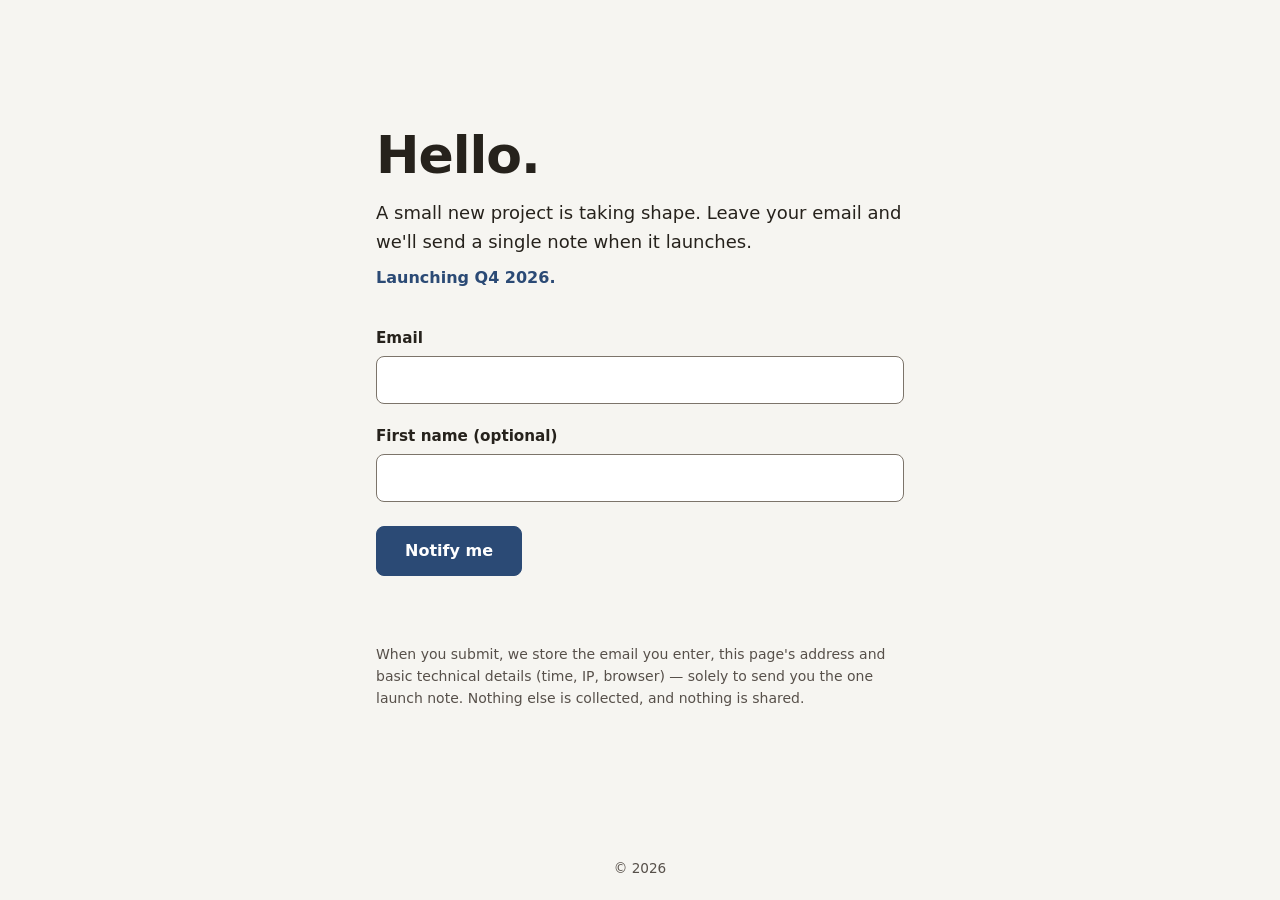
==== index.html @ bb79084f "Deploy t0001 rev r1 (session fe-pipe-test__20260925-020912, 2026-09-25T025553Z)" ====
<!DOCTYPE html>
<html lang="en">
<head>
<meta charset="utf-8">
<meta name="viewport" content="width=device-width, initial-scale=1">
<meta name="color-scheme" content="light">
<title>Hello — get notified at launch</title>
<meta name="description" content="A small new project is taking shape. Leave your email and we'll send a single note when it launches.">
<link rel="stylesheet" href="styles.css">
</head>
<body>
<main id="main">

  <section class="intro" aria-labelledby="intro-title">
    <h1 id="intro-title">Hello.</h1>
    <p class="lead">A small new project is taking shape. Leave your email and we'll send a single note when it launches.</p>
    <p class="launch-line">Launching Q4 2026.</p>

    <!-- Inert locally: no action attribute, button type="button", status stays
         empty. signup.js acts only when a real signup-config.js (deployed
         variant) defines window.__SHADOW_SIGNUP_CONFIG__. -->
    <form class="signup" data-signup>
      <div class="field">
        <label for="signup-email">Email</label>
        <input type="email" id="signup-email" name="email" required autocomplete="email">
      </div>
      <div class="field">
        <label for="signup-first-name">First name (optional)</label>
        <input type="text" id="signup-first-name" name="first_name" autocomplete="given-name">
      </div>
      <button class="signup-button" type="button">Notify me</button>
      <p class="signup-status" role="status" aria-live="polite"></p>
    </form>

    <p class="consent">When you submit, we store the email you enter, this page's address and basic technical details (time, IP, browser) — solely to send you the one launch note. Nothing else is collected, and nothing is shared.</p>
  </section>

</main>

<footer class="site-footer">
  <p>© 2026</p>
</footer>

<script src="signup.js" defer></script>
<script src="signup-config.js" defer></script>
</body>
</html>
---- styles.css ----
/* t0001 — FE/BE signup integration test page (fe-pipe-test__20260925-020912).
   Self-contained: system fonts, no imports, no external assets.
   One accent color; WCAG AA contrast; fluid 320px–1440px+. */

:root {
  --bg: #f6f5f1;
  --ink: #26221c;
  --muted: #57504a;
  --accent: #2b4a75;
  --accent-hover: #223c60;
  --accent-ink: #ffffff;
  --field-bg: #ffffff;
  --field-border: #7c746a;
  --success: #1e5c3d;
  --error: #8c2f21;
}

*,
*::before,
*::after { box-sizing: border-box; }

html { -webkit-text-size-adjust: 100%; }

body {
  margin: 0;
  min-height: 100vh;
  min-height: 100svh;
  display: flex;
  flex-direction: column;
  background: var(--bg);
  color: var(--ink);
  font-family: system-ui, -apple-system, "Segoe UI", Roboto, "Helvetica Neue", Arial, sans-serif;
  line-height: 1.6;
}

main {
  flex: 1 0 auto;
  display: grid;
  place-items: center;
  padding: clamp(2.5rem, 8vh, 5rem) 1.25rem;
}

.intro {
  width: 100%;
  max-width: 33rem;
  margin: 0 auto;
}

h1 {
  margin: 0 0 1rem;
  font-size: clamp(2.25rem, 7vw, 3.25rem);
  line-height: 1.05;
  letter-spacing: -0.02em;
}

.lead {
  margin: 0 0 0.5rem;
  font-size: 1.125rem;
}

.launch-line {
  margin: 0 0 2.25rem;
  font-size: 1rem;
  font-weight: 600;
  color: var(--accent);
}

/* Signup form (inert locally; live only via a real signup-config.js) */

.field { margin: 0 0 1.25rem; }

.field label {
  display: block;
  margin: 0 0 0.35rem;
  font-size: 0.95rem;
  font-weight: 600;
}

.field input {
  width: 100%;
  min-height: 48px;
  padding: 0.6rem 0.85rem;
  font: inherit;
  font-size: 1rem;
  color: var(--ink);
  background: var(--field-bg);
  border: 1px solid var(--field-border);
  border-radius: 8px;
}

.signup-button {
  min-height: 48px;
  margin-top: 0.25rem;
  padding: 0.7rem 1.75rem;
  font: inherit;
  font-size: 1rem;
  font-weight: 600;
  color: var(--accent-ink);
  background: var(--accent);
  border: 1px solid var(--accent);
  border-radius: 8px;
  cursor: pointer;
}

.signup-button:hover { background: var(--accent-hover); border-color: var(--accent-hover); }

.signup-button[disabled] { opacity: 0.65; cursor: default; }

.signup-status {
  min-height: 1.6em;
  margin: 0.9rem 0 0;
  font-size: 0.95rem;
  font-weight: 600;
}

.signup-status--success { color: var(--success); }
.signup-status--error { color: var(--error); }

.consent {
  margin: 1.75rem 0 0;
  font-size: 0.875rem;
  color: var(--muted);
}

/* Visible focus (WCAG 2.2) for links and form controls */

a:focus-visible,
.field input:focus-visible,
.signup-button:focus-visible {
  outline: 3px solid var(--accent);
  outline-offset: 2px;
  border-radius: 8px;
}

.field input:focus-visible { border-color: var(--accent); }

/* Footer */

.site-footer {
  flex-shrink: 0;
  padding: 1.25rem;
  text-align: center;
}

.site-footer p {
  margin: 0;
  font-size: 0.85rem;
  color: var(--muted);
}
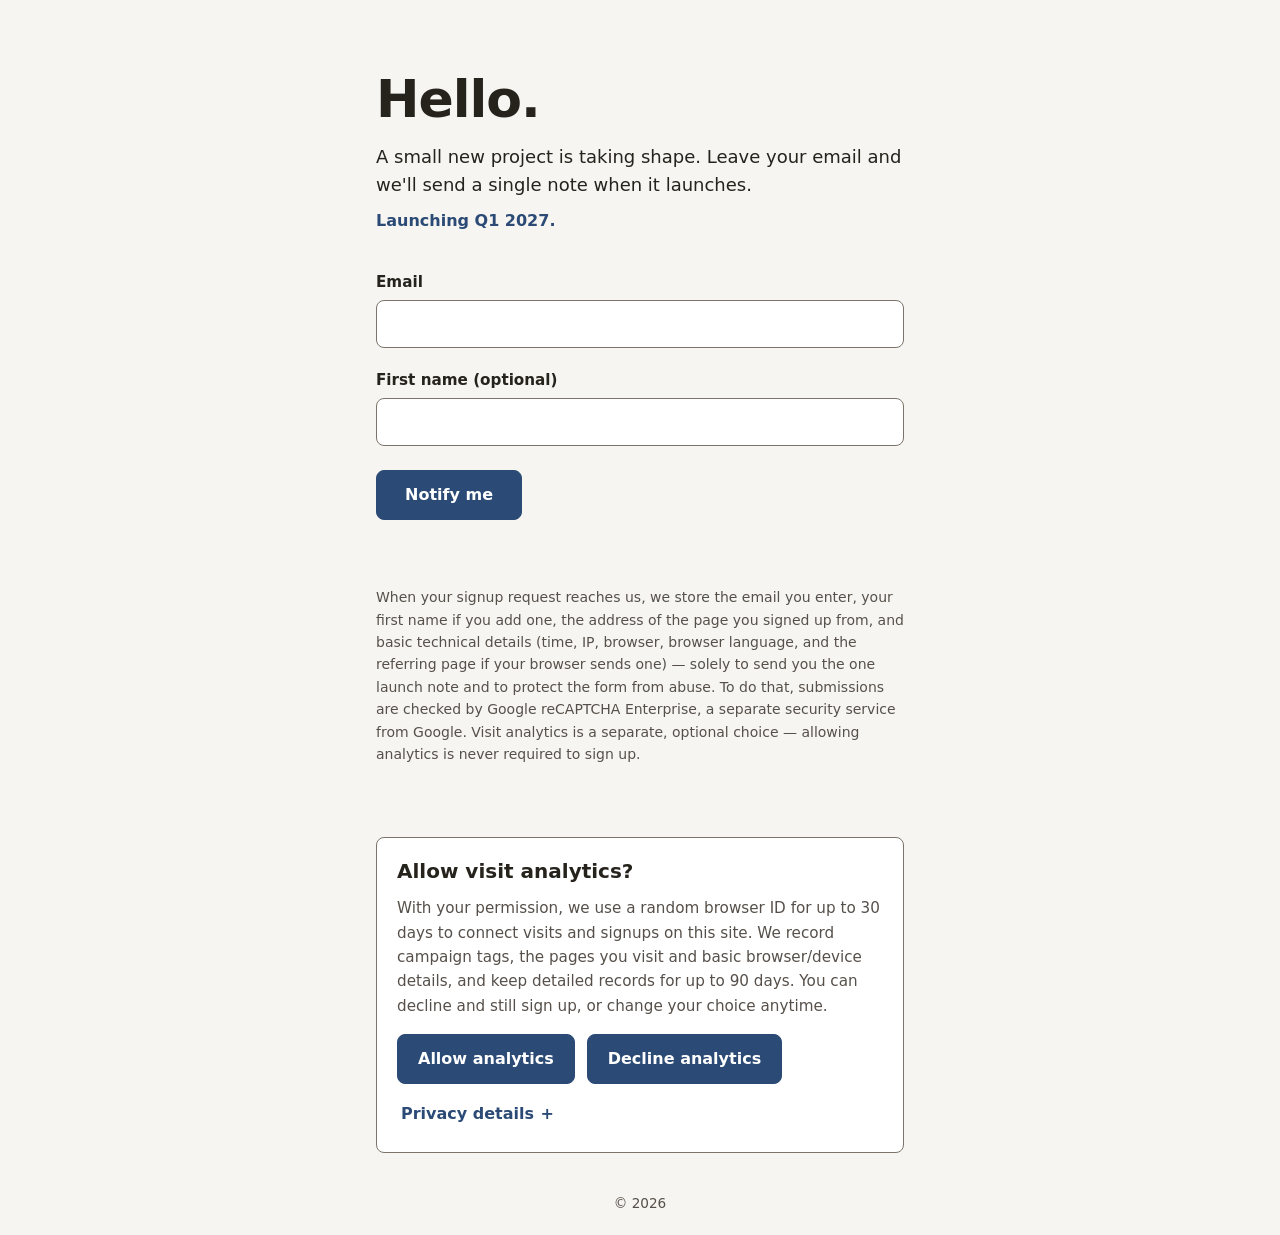
==== commit f26e2501: "Deploy t0001 rev r2 consented-attribution staging (session fe-pipe-test__20260925-020912, 2026-10-01" ====
--- a/index.html
+++ b/index.html
@@ -4,6 +4,7 @@
 <meta charset="utf-8">
 <meta name="viewport" content="width=device-width, initial-scale=1">
 <meta name="color-scheme" content="light">
+<meta name="referrer" content="strict-origin-when-cross-origin">
 <title>Hello — get notified at launch</title>
 <meta name="description" content="A small new project is taking shape. Leave your email and we'll send a single note when it launches.">
 <link rel="stylesheet" href="styles.css">
@@ -14,11 +15,13 @@
   <section class="intro" aria-labelledby="intro-title">
     <h1 id="intro-title">Hello.</h1>
     <p class="lead">A small new project is taking shape. Leave your email and we'll send a single note when it launches.</p>
-    <p class="launch-line">Launching Q4 2026.</p>
+    <p class="launch-line">Launching Q1 2027.</p>
 
     <!-- Inert locally: no action attribute, button type="button", status stays
          empty. signup.js acts only when a real signup-config.js (deployed
-         variant) defines window.__SHADOW_SIGNUP_CONFIG__. -->
+         variant) defines window.__SHADOW_SIGNUP_CONFIG__; tracking.js acts only
+         when a real tracking-config.js defines window.__SHADOW_TRACKING_CONFIG__.
+         Both stay silent on file:// and without config — no requests, no storage. -->
     <form class="signup" data-signup>
       <div class="field">
         <label for="signup-email">Email</label>
@@ -32,16 +35,112 @@
       <p class="signup-status" role="status" aria-live="polite"></p>
     </form>
 
-    <p class="consent">When you submit, we store the email you enter, this page's address and basic technical details (time, IP, browser) — solely to send you the one launch note. Nothing else is collected, and nothing is shared.</p>
+    <p class="consent">When your signup request reaches us, we store the email you enter, your first name if you add one, the address of the page you signed up from, and basic technical details (time, IP, browser, browser language, and the referring page if your browser sends one) — solely to send you the one launch note and to protect the form from abuse. To do that, submissions are checked by Google reCAPTCHA Enterprise, a separate security service from Google. Visit analytics is a separate, optional choice — allowing analytics is never required to sign up.</p>
   </section>
 
 </main>
 
+<!-- Consent banner (ui-ux spec consent-banner-spec__20261001-142148.md; final
+     strings from marketing-copy consent-privacy-wording__20261001-142148.md).
+     Ships hidden; tracking.js unhides it only after validating a live enabled
+     window.__SHADOW_TRACKING_CONFIG__ on a non-file: origin. Without that it
+     stays hidden forever: no storage, no requests, fully inert locally.
+     Normal-flow non-modal region between main and footer — never overlays. -->
+<aside class="consent-banner" data-consent-banner aria-labelledby="consent-banner-title" hidden>
+  <div class="consent-banner__inner">
+    <h2 id="consent-banner-title" tabindex="-1">Allow visit analytics?</h2>
+    <p class="consent-banner__body">With your permission, we use a random browser ID for up to 30 days to connect visits and signups on this site. We record campaign tags, the pages you visit and basic browser/device details, and keep detailed records for up to 90 days. You can decline and still sign up, or change your choice anytime.</p>
+
+    <div class="consent-banner__actions">
+      <button type="button" class="consent-btn" data-consent-allow>Allow analytics</button>
+      <button type="button" class="consent-btn" data-consent-decline>Decline analytics</button>
+    </div>
+
+    <!-- Manager mode only (reopened via footer "Privacy choices" after a
+         choice exists); hidden in the initial decision state. -->
+    <p class="consent-banner__current" data-consent-current hidden></p>
+    <button type="button" class="consent-btn" data-consent-toggle hidden>Turn off analytics</button>
+    <button type="button" class="consent-btn consent-btn--ghost" data-consent-close hidden>Close</button>
+
+    <!-- Native inline disclosure (no JS for the toggle). Placed last so the
+         tab order is Allow → Decline → Privacy details in decision mode and
+         turn on/off → Close → Privacy details in manager mode (ui-ux §8.3). -->
+    <details class="consent-details" data-consent-details>
+      <summary class="consent-details__summary"><span>Privacy details</span></summary>
+      <div class="consent-details__body">
+        <p class="consent-details__heading">Who is responsible</p>
+        <p>This site is run by Canvas Tech Solutions, which is responsible for the data described here.</p>
+
+        <p class="consent-details__heading">What we collect if you allow analytics</p>
+        <ul>
+          <li>Campaign tags from the page address, when present: utm_source, utm_medium, utm_campaign, utm_id, utm_content and utm_term. Other tags and ad-click IDs (like gclid or fbclid) are ignored.</li>
+          <li>The page address in a cleaned form: the site, the page path and the accepted campaign tags — not the full address with every parameter.</li>
+          <li>Basic browser/device details: device type, browser family and major version, operating-system family, a screen-size range, and your browser's main language. We don't record the raw browser identification string and we don't fingerprint your device.</li>
+          <li>A random browser ID, kept for up to 30 days: a random code stored for this site only. It's not your name, email or account — but it can be linked to a signup you make here, so it isn't anonymous.</li>
+          <li>A session ID for the current tab, which expires after 30 minutes of inactivity.</li>
+          <li>Visit records: one record per page view measured after you allow analytics, kept for up to 90 days.</li>
+        </ul>
+
+        <p class="consent-details__heading">How analytics connects to signups</p>
+        <p>If you allow analytics and later submit the launch-notification form on this site, your visit can be connected to that signup, so we can see which campaign brought you here. If you decline or haven't chosen, signing up works exactly the same — we just store the page address without campaign tags, and no visit connection is made. Allowing analytics is never required to sign up.</p>
+
+        <p class="consent-details__heading">Service providers</p>
+        <ul>
+          <li>This site's pages are hosted by GitHub Pages (GitHub, Inc.).</li>
+          <li>Signup and analytics records are stored in a PostgreSQL database hosted in Ontario, on Microsoft Azure. Other parts of the service — such as backups or support — may involve processing outside Ontario.</li>
+          <li>The launch-notification form is protected by Google reCAPTCHA Enterprise, a separate security service from Google that checks submissions for abuse. It runs whether or not you allow analytics; declining analytics doesn't turn it off.</li>
+        </ul>
+
+        <p class="consent-details__heading">Why we use this data</p>
+        <ul>
+          <li>To measure which campaigns bring visits and launch-notification signups on this site.</li>
+          <li>To spot coarse browser and device compatibility issues.</li>
+        </ul>
+
+        <p class="consent-details__heading">What we don't do</p>
+        <ul>
+          <li>No advertising trackers or ad pixels.</li>
+          <li>No cross-site identity — your browser ID works on this site only.</li>
+          <li>No joining analytics data to your email address.</li>
+          <li>No fingerprinting.</li>
+          <li>No full IP address in analytics records. Like any website, this site's ordinary hosting and security do receive standard network details such as your IP address — that's separate from the optional analytics choice.</li>
+          <li>If you decline: we store only your choice and its date on your browser — no browser ID, no visit records.</li>
+        </ul>
+
+        <p class="consent-details__heading">How long we keep it</p>
+        <ul>
+          <li>Random browser ID: up to 30 days.</li>
+          <li>Detailed visit records and signup links: up to 90 days.</li>
+          <li>Your privacy choice itself: up to 180 days, or until we make a material change to this notice.</li>
+          <li>Summary counts without browser IDs (for example, visits per campaign per day): up to 13 months.</li>
+        </ul>
+
+        <p class="consent-details__heading">Changing your choice</p>
+        <p>Select 'Privacy choices' anytime. Declining or withdrawing stops collection immediately, clears the browser ID and discards any not-yet-sent visits. Records already made are kept until their normal expiry (above) unless you ask us to delete them.</p>
+
+        <p class="consent-details__heading">Access and deletion</p>
+        <p>You can ask what data is connected to your browser ID, or have it deleted, by contacting the site owner (Canvas Tech Solutions). Because a browser ID alone doesn't prove who you are, we use a basic verification step before sharing or deleting anything.</p>
+      </div>
+    </details>
+  </div>
+</aside>
+
 <footer class="site-footer">
   <p>© 2026</p>
+  <!-- Persistent post-decision control: hidden until a choice exists and while
+       the banner/manager surface is open (tracking.js toggles it). -->
+  <p class="footer-privacy" data-footer-privacy hidden>
+    <button type="button" class="footer-privacy__button" data-consent-reopen>Privacy choices</button>
+    <span class="footer-privacy__state" data-consent-state></span>
+  </p>
+  <!-- Pre-existing live region for consent state feedback (screen readers);
+       describes the stored preference only, never claims measurement success. -->
+  <p class="visually-hidden" role="status" data-consent-status></p>
 </footer>
 
 <script src="signup.js" defer></script>
 <script src="signup-config.js" defer></script>
+<script src="tracking-config.js" defer></script>
+<script src="tracking.js" defer></script>
 </body>
-</html>
+</html>
--- a/styles.css
+++ b/styles.css
@@ -106,6 +106,10 @@
 
 .signup-button[disabled] { opacity: 0.65; cursor: default; }
 
+/* Disabled-not-hidden success state (2026-10-01 user direction): the input
+   keeps its exact box (no layout shift); only opacity signals the state. */
+.field input[disabled] { opacity: 0.65; cursor: default; }
+
 .signup-status {
   min-height: 1.6em;
   margin: 0.9rem 0 0;
@@ -113,6 +117,14 @@
   font-weight: 600;
 }
 
+/* Reserve two status lines on narrow viewports: the longest error wording
+   wraps to two lines below ~768px, and the reserved space (present in the
+   empty state too) keeps submit outcomes at zero layout shift (2026-10-01
+   user directive; verified 1440/390/320 — page height delta 0). */
+@media (max-width: 767px) {
+  .signup-status { min-height: 3.2em; }
+}
+
 .signup-status--success { color: var(--success); }
 .signup-status--error { color: var(--error); }
 
@@ -126,7 +138,10 @@
 
 a:focus-visible,
 .field input:focus-visible,
-.signup-button:focus-visible {
+.signup-button:focus-visible,
+.consent-btn:focus-visible,
+.consent-details__summary:focus-visible,
+.footer-privacy__button:focus-visible {
   outline: 3px solid var(--accent);
   outline-offset: 2px;
   border-radius: 8px;
@@ -147,3 +162,158 @@
   font-size: 0.85rem;
   color: var(--muted);
 }
+
+/* Consent banner — normal-flow non-modal region between main and footer
+   (ui-ux spec consent-banner-spec__20261001-142148.md). Ships hidden in the
+   markup; tracking.js unhides only with a live enabled tracking config.
+   Reuses existing tokens only — no new colors. */
+
+.consent-banner {
+  flex-shrink: 0;
+  padding: 0 1.25rem 1.25rem;
+}
+
+.consent-banner__inner {
+  max-width: 33rem;
+  margin: 0 auto;
+  background: var(--field-bg);
+  border: 1px solid var(--field-border);
+  border-radius: 8px;
+  padding: 1.25rem 1.25rem 1rem;
+}
+
+.consent-banner__inner h2 {
+  margin: 0 0 0.75rem;
+  font-size: 1.25rem;
+  line-height: 1.3;
+}
+
+.consent-banner__body {
+  margin: 0 0 1rem;
+  font-size: 0.95rem;
+  color: var(--muted);
+}
+
+.consent-banner__actions {
+  display: flex;
+  flex-wrap: wrap;
+  gap: 0.75rem;
+  margin: 0 0 0.5rem;
+}
+
+/* Decision buttons: identical for both — equal prominence by construction
+   (no filled-vs-outlined hierarchy); ≥48px touch targets. */
+.consent-btn {
+  min-height: 48px;
+  padding: 0.7rem 1.25rem;
+  font: inherit;
+  font-size: 1rem;
+  font-weight: 600;
+  color: var(--accent-ink);
+  background: var(--accent);
+  border: 1px solid var(--accent);
+  border-radius: 8px;
+  cursor: pointer;
+}
+
+.consent-btn:hover { background: var(--accent-hover); border-color: var(--accent-hover); }
+
+.consent-btn--ghost { background: transparent; color: var(--accent); }
+.consent-btn--ghost:hover { background: transparent; border-color: var(--accent); }
+
+/* Manager-mode extras */
+.consent-banner__current {
+  margin: 0.75rem 0 0.5rem;
+  font-size: 0.95rem;
+  font-weight: 600;
+  color: var(--ink);
+}
+
+/* Native inline disclosure styled as a text button */
+.consent-details { margin: 0.25rem 0 0; }
+
+.consent-details__summary {
+  display: inline-flex;
+  align-items: center;
+  min-height: 44px;
+  padding: 0.5rem 0.25rem;
+  color: var(--accent);
+  font-weight: 600;
+  cursor: pointer;
+  list-style: none;
+}
+
+.consent-details__summary::-webkit-details-marker { display: none; }
+.consent-details__summary::after { content: "+"; margin-left: 0.4rem; font-weight: 700; }
+.consent-details[open] .consent-details__summary::after { content: "\2212"; }
+
+.consent-details__body {
+  font-size: 0.9rem;
+  color: var(--muted);
+  overflow-wrap: break-word;
+}
+
+.consent-details__body p { margin: 0.75rem 0 0.25rem; }
+.consent-details__body ul { margin: 0.25rem 0; padding-left: 1.25rem; }
+.consent-details__body li { margin: 0.25rem 0; }
+
+.consent-details__heading {
+  font-weight: 600;
+  color: var(--ink);
+}
+
+/* Persistent "Privacy choices" control in the footer (post-decision).
+   Layout is scoped to :not([hidden]) so an author rule can never defeat the
+   UA [hidden]{display:none}: before a choice exists, while the banner/manager
+   surface is open, and on the fully-inert local page the control is invisible
+   AND unfocusable (QA F1, 2026-10-01 — author display:flex was overriding
+   the hidden attribute). */
+.footer-privacy:not([hidden]) {
+  display: flex;
+  flex-wrap: wrap;
+  justify-content: center;
+  align-items: center;
+  gap: 0.5rem;
+  margin: 0.5rem 0 0;
+}
+
+.footer-privacy__button {
+  display: inline-flex;
+  align-items: center;
+  min-height: 44px;
+  padding: 0.5rem 0.75rem;
+  font: inherit;
+  font-size: 0.875rem;
+  font-weight: 600;
+  color: var(--accent);
+  background: transparent;
+  border: none;
+  border-radius: 8px;
+  cursor: pointer;
+  text-decoration: underline;
+  text-underline-offset: 3px;
+}
+
+.footer-privacy__state {
+  font-size: 0.85rem;
+  color: var(--muted);
+}
+
+/* Screen-reader-only utility (structural — not a color) */
+.visually-hidden {
+  position: absolute;
+  width: 1px;
+  height: 1px;
+  margin: -1px;
+  padding: 0;
+  overflow: hidden;
+  clip: rect(0 0 0 0);
+  clip-path: inset(50%);
+  white-space: nowrap;
+  border: 0;
+}
+
+/* Mobile stacking: full-width decision buttons, state text wraps below */
+@media (max-width: 480px) {
+  .consent-banner__actions .consent-btn { flex: 1 1 100%; }
+}
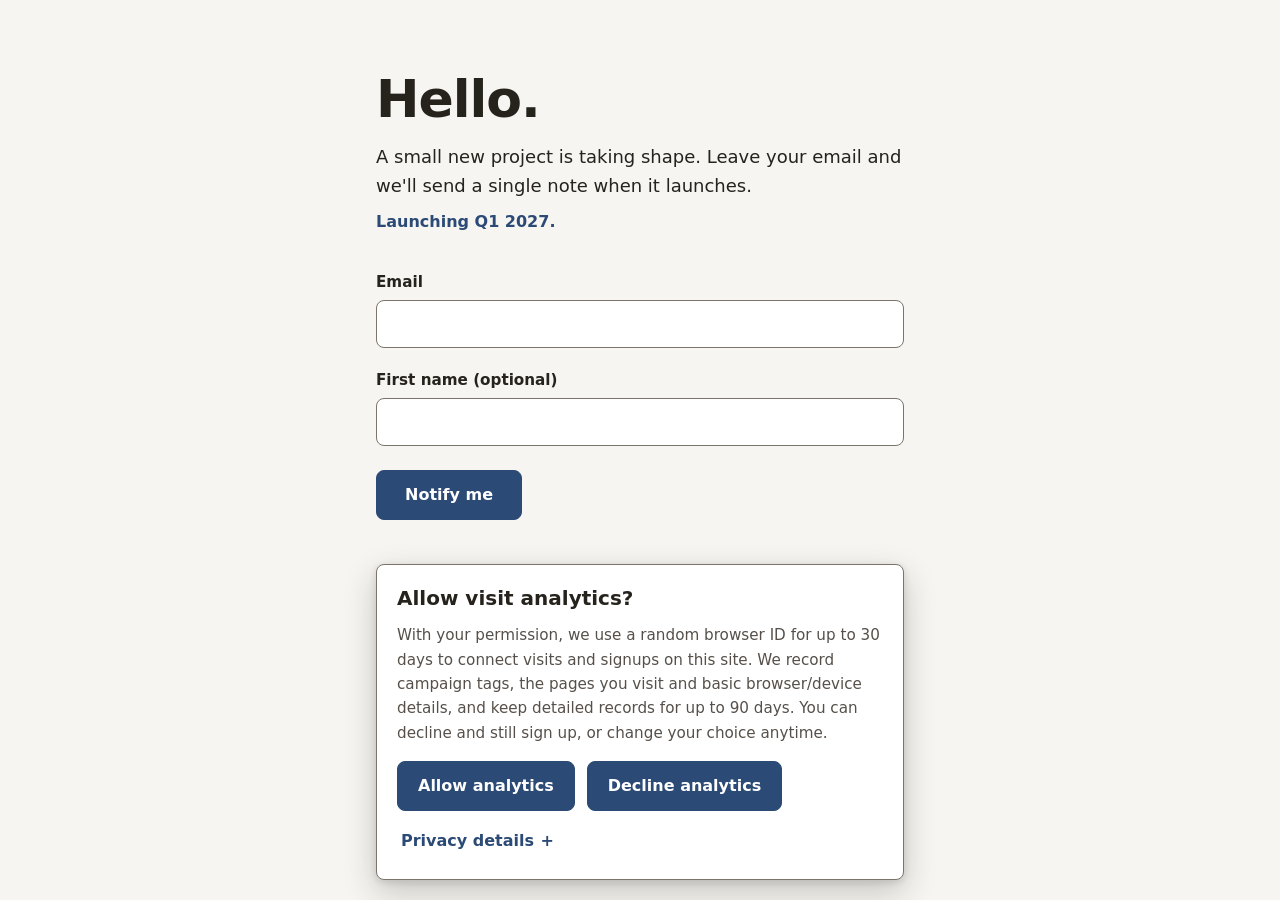
==== commit 8aa0a681: "Deploy t0001 rev r3 sticky consent banner (session consent-banner-sticky__20261002-145950, 2026-10-0" ====
--- a/index.html
+++ b/index.html
@@ -45,7 +45,14 @@
      Ships hidden; tracking.js unhides it only after validating a live enabled
      window.__SHADOW_TRACKING_CONFIG__ on a non-file: origin. Without that it
      stays hidden forever: no storage, no requests, fully inert locally.
-     Normal-flow non-modal region between main and footer — never overlays. -->
+     Sticky bottom overlay pinned to the viewport bottom (revision
+     consent-banner-sticky__20261002-145950 — user directive 2026-10-02
+     supersedes the 2026-10-01 normal-flow placement; the page stays scrollable
+     and non-modal). Compact viewports show a small bar whose "Privacy details"
+     disclosure opens as a fullscreen fixed panel (tracking.js adds the
+     .consent-banner--details-open class that hides the bar and makes the
+     background non-focusable, with robust cleanup); desktop keeps the full
+     inline disclosure in a centered, height-capped card. -->
 <aside class="consent-banner" data-consent-banner aria-labelledby="consent-banner-title" hidden>
   <div class="consent-banner__inner">
     <h2 id="consent-banner-title" tabindex="-1">Allow visit analytics?</h2>
@@ -62,12 +69,16 @@
     <button type="button" class="consent-btn" data-consent-toggle hidden>Turn off analytics</button>
     <button type="button" class="consent-btn consent-btn--ghost" data-consent-close hidden>Close</button>
 
-    <!-- Native inline disclosure (no JS for the toggle). Placed last so the
+    <!-- Native disclosure; tracking.js adds only focus choreography, Escape
+         and the fullscreen Close handling on live pages. Placed last so the
          tab order is Allow → Decline → Privacy details in decision mode and
-         turn on/off → Close → Privacy details in manager mode (ui-ux §8.3). -->
+         turn on/off → Close → Privacy details in manager mode (ui-ux §8.3).
+         The Close control at the top of the body is the fullscreen panel's
+         chrome (compact viewports only; hidden on the desktop inline view). -->
     <details class="consent-details" data-consent-details>
       <summary class="consent-details__summary"><span>Privacy details</span></summary>
       <div class="consent-details__body">
+        <button type="button" class="consent-details__close" data-consent-details-close>Close</button>
         <p class="consent-details__heading">Who is responsible</p>
         <p>This site is run by Canvas Tech Solutions, which is responsible for the data described here.</p>
 
--- a/styles.css
+++ b/styles.css
@@ -141,6 +141,7 @@
 .signup-button:focus-visible,
 .consent-btn:focus-visible,
 .consent-details__summary:focus-visible,
+.consent-details__close:focus-visible,
 .footer-privacy__button:focus-visible {
   outline: 3px solid var(--accent);
   outline-offset: 2px;
@@ -163,23 +164,42 @@
   color: var(--muted);
 }
 
-/* Consent banner — normal-flow non-modal region between main and footer
-   (ui-ux spec consent-banner-spec__20261001-142148.md). Ships hidden in the
-   markup; tracking.js unhides only with a live enabled tracking config.
-   Reuses existing tokens only — no new colors. */
+/* Consent banner — sticky bottom overlay (revision
+   consent-banner-sticky__20261002-145950; the 2026-10-02 user directive
+   supersedes the 2026-10-01 normal-flow placement, every other ui-ux spec
+   consent-banner-spec__20261001-142148.md §4–§8 rule is kept). Cookie-banner
+   behavior: pops up pinned to the bottom of the viewport until a choice is
+   made; non-modal — the page stays scrollable/usable, no focus trap in
+   decision/manager modes. The wrapper spans the viewport bottom but is
+   click-through (pointer-events: none); only the card takes pointer events,
+   so the page behind the padding zones stays interactive. Ships hidden in
+   the markup; tracking.js unhides only with a live enabled tracking config.
+   Reuses existing tokens only — no new colors (the overlay shadow is the
+   page's ink token #26221c at alpha). */
 
 .consent-banner {
-  flex-shrink: 0;
-  padding: 0 1.25rem 1.25rem;
+  position: fixed;
+  left: 0;
+  right: 0;
+  bottom: 0;
+  z-index: 60;
+  padding: 0 1rem 1.25rem;
+  pointer-events: none;
 }
 
 .consent-banner__inner {
+  pointer-events: auto;
   max-width: 33rem;
   margin: 0 auto;
   background: var(--field-bg);
   border: 1px solid var(--field-border);
   border-radius: 8px;
   padding: 1.25rem 1.25rem 1rem;
+  box-shadow: 0 12px 32px rgba(38, 34, 28, 0.22), 0 2px 8px rgba(38, 34, 28, 0.14);
+  /* A fixed card must never overflow the top of the viewport: capped height
+     with internal scroll when the details expand inline. */
+  max-height: calc(100vh - 2.5rem);
+  overflow-y: auto;
 }
 
 .consent-banner__inner h2 {
@@ -252,6 +272,12 @@
   color: var(--muted);
   overflow-wrap: break-word;
 }
+
+/* Fullscreen-panel Close control (first child of the details body). Lives in
+   the fullscreen panel on compact viewports only; hidden on the desktop
+   inline disclosure. The button itself never receives the hidden attribute,
+   so the display:none base is safe. */
+.consent-details__close { display: none; }
 
 .consent-details__body p { margin: 0.75rem 0 0.25rem; }
 .consent-details__body ul { margin: 0.25rem 0; padding-left: 1.25rem; }
@@ -313,7 +339,101 @@
   border: 0;
 }
 
-/* Mobile stacking: full-width decision buttons, state text wraps below */
+/* Mobile compact mode (≤480px, this page's banner breakpoint): a very small
+   bottom bar — heading + Allow/Decline + the collapsed "Privacy details"
+   trigger. The body paragraph is CSS-hidden here; the fullscreen details
+   panel below carries every fact it contains. Buttons keep ≥48px touch
+   targets and identical (equal-prominence) styling; they sit side by side and
+   wrap to stacked full-width rows exactly when the labels don't fit (the
+   superseded §4.2 stacked-full-row rule lives on as that fallback). The bar
+   floats 5rem above the viewport bottom, reserving a strip where the live
+   reCAPTCHA Enterprise badge (fixed bottom-right, ~256×60, injected by the
+   certified loader in signup.js after a submit attempt) sits on live pages —
+   so no banner control is ever covered or click-blocked by it at 320/390
+   (harness-measured); the centered desktop card never reaches that zone. */
 @media (max-width: 480px) {
-  .consent-banner__actions .consent-btn { flex: 1 1 100%; }
-}
+  .consent-banner { padding: 0 0.75rem 5rem; }
+
+  .consent-banner__inner {
+    padding: 0.875rem 0.875rem 0.5rem;
+    max-height: calc(100vh - 6.5rem);
+  }
+
+  .consent-banner__inner h2 {
+    margin: 0 0 0.5rem;
+    font-size: 1.0625rem;
+  }
+
+  .consent-banner__body { display: none; }
+
+  .consent-banner__actions {
+    gap: 0.5rem;
+    margin: 0 0 0.25rem;
+  }
+
+  .consent-banner__actions .consent-btn {
+    flex: 1 1 auto;
+    min-width: 0;
+    padding: 0.7rem 0.75rem;
+    font-size: 0.875rem;
+  }
+
+  .consent-details__summary { font-size: 0.875rem; }
+
+  /* Fullscreen details: opening the disclosure on compact viewports swaps the
+     bar for a fullscreen fixed panel (tracking.js adds
+     .consent-banner--details-open, which hides the bar via visibility — the
+     panel overrides visibility so it stays rendered; visibility:hidden also
+     removes the bar's controls from the tab order and the a11y tree, so no
+     obscured focus can occur). z-index -1 keeps the bar's card above the
+     panel inside the banner's own stacking context. The panel carries exactly
+     the desktop details content and scrolls internally; its bottom padding
+     reserves the badge strip (5rem) plus air. */
+  .consent-details__close {
+    display: flex;
+    position: sticky;
+    top: 0;
+    align-items: center;
+    min-height: 44px;
+    padding: 0.25rem 0.5rem 0.25rem 0;
+    font: inherit;
+    font-size: 0.875rem;
+    font-weight: 600;
+    color: var(--accent);
+    background: var(--field-bg);
+    border: none;
+    border-bottom: 1px solid var(--field-border);
+    border-radius: 0;
+    cursor: pointer;
+    text-align: left;
+    text-decoration: underline;
+    text-underline-offset: 3px;
+  }
+
+  .consent-details__close:hover { color: var(--accent-hover); }
+
+  .consent-details[open] .consent-details__body {
+    position: fixed;
+    inset: 0;
+    z-index: -1;
+    background: var(--field-bg);
+    overflow-y: auto;
+    overscroll-behavior: contain;
+    padding: 0 1rem 6rem;
+    visibility: visible;
+  }
+
+  .consent-banner--details-open .consent-banner__inner { visibility: hidden; }
+}
+
+/* Print (fix round, 2026-10-02 — idea-0003 pattern): the fixed consent banner
+   and the persistent footer control are interactive chrome, not page copy —
+   hide them so the fixed banner neither interleaves with the page copy nor
+   repeats per printed page. .footer-privacy is restated at its certified
+   :not([hidden]) specificity: the (0,2,0) screen rule would otherwise beat a
+   plain (0,1,0) print rule and keep printing once a choice exists (the same
+   cascade mechanism as the QA F1 hidden-state guard). */
+@media print {
+  .consent-banner,
+  .footer-privacy:not([hidden]) { display: none; }
+}
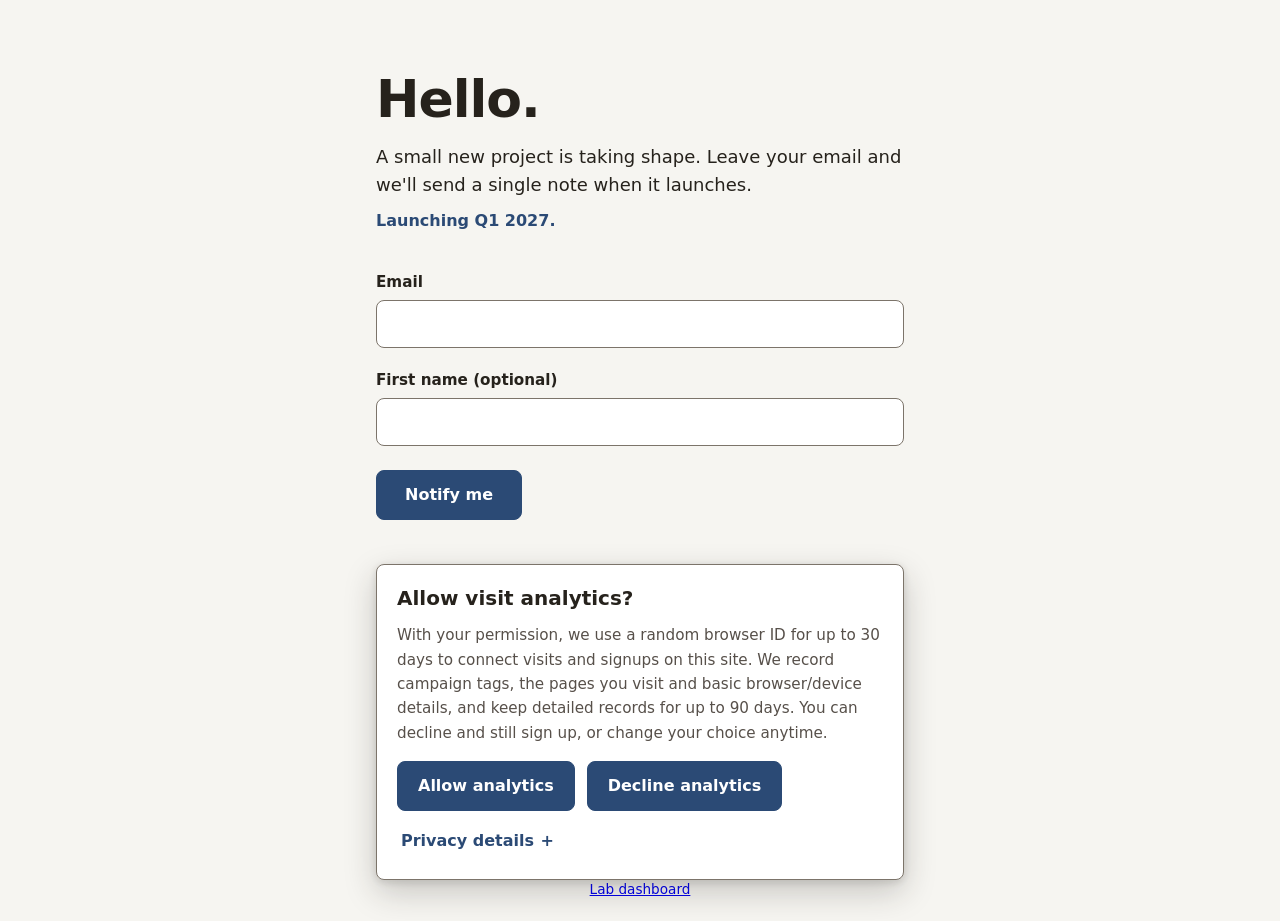
==== commit 0510610c: "t0001 r4: footer link to the internal lab dashboard (/dashboard/)" ====
--- a/index.html
+++ b/index.html
@@ -138,6 +138,8 @@
 
 <footer class="site-footer">
   <p>© 2026</p>
+  <!-- Internal lab dashboard (password-protected) — added 2026-10-02, revision r4 -->
+  <p class="footer-dashboard-link"><a href="/dashboard/">Lab dashboard</a></p>
   <!-- Persistent post-decision control: hidden until a choice exists and while
        the banner/manager surface is open (tracking.js toggles it). -->
   <p class="footer-privacy" data-footer-privacy hidden>
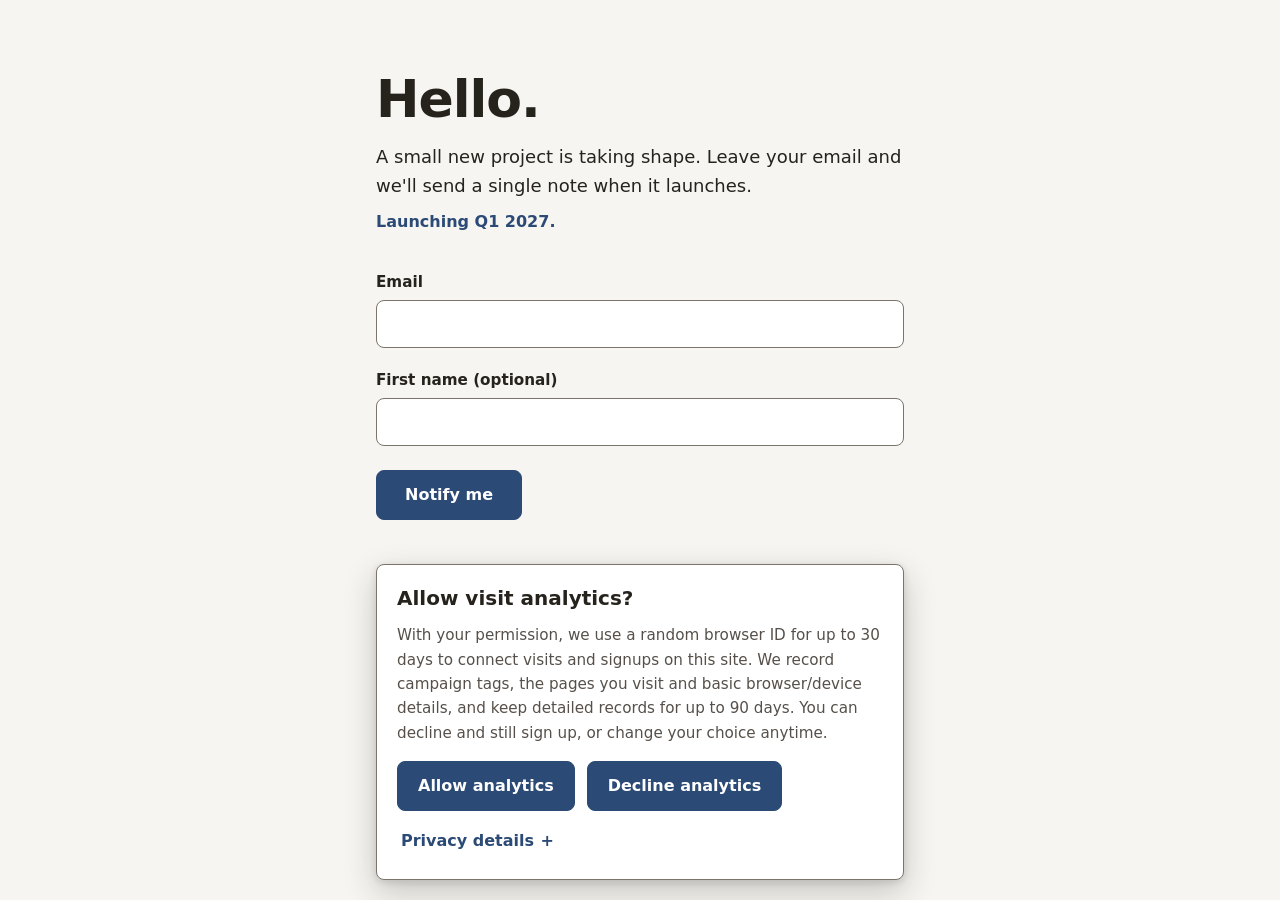
==== commit 7ab5ed22: "Deploy t0001 rev r3.2 captcha execute-readiness backport + dashboard-link revert (session captcha-ra" ====
--- a/index.html
+++ b/index.html
@@ -138,8 +138,6 @@
 
 <footer class="site-footer">
   <p>© 2026</p>
-  <!-- Internal lab dashboard (password-protected) — added 2026-10-02, revision r4 -->
-  <p class="footer-dashboard-link"><a href="/dashboard/">Lab dashboard</a></p>
   <!-- Persistent post-decision control: hidden until a choice exists and while
        the banner/manager surface is open (tracking.js toggles it). -->
   <p class="footer-privacy" data-footer-privacy hidden>
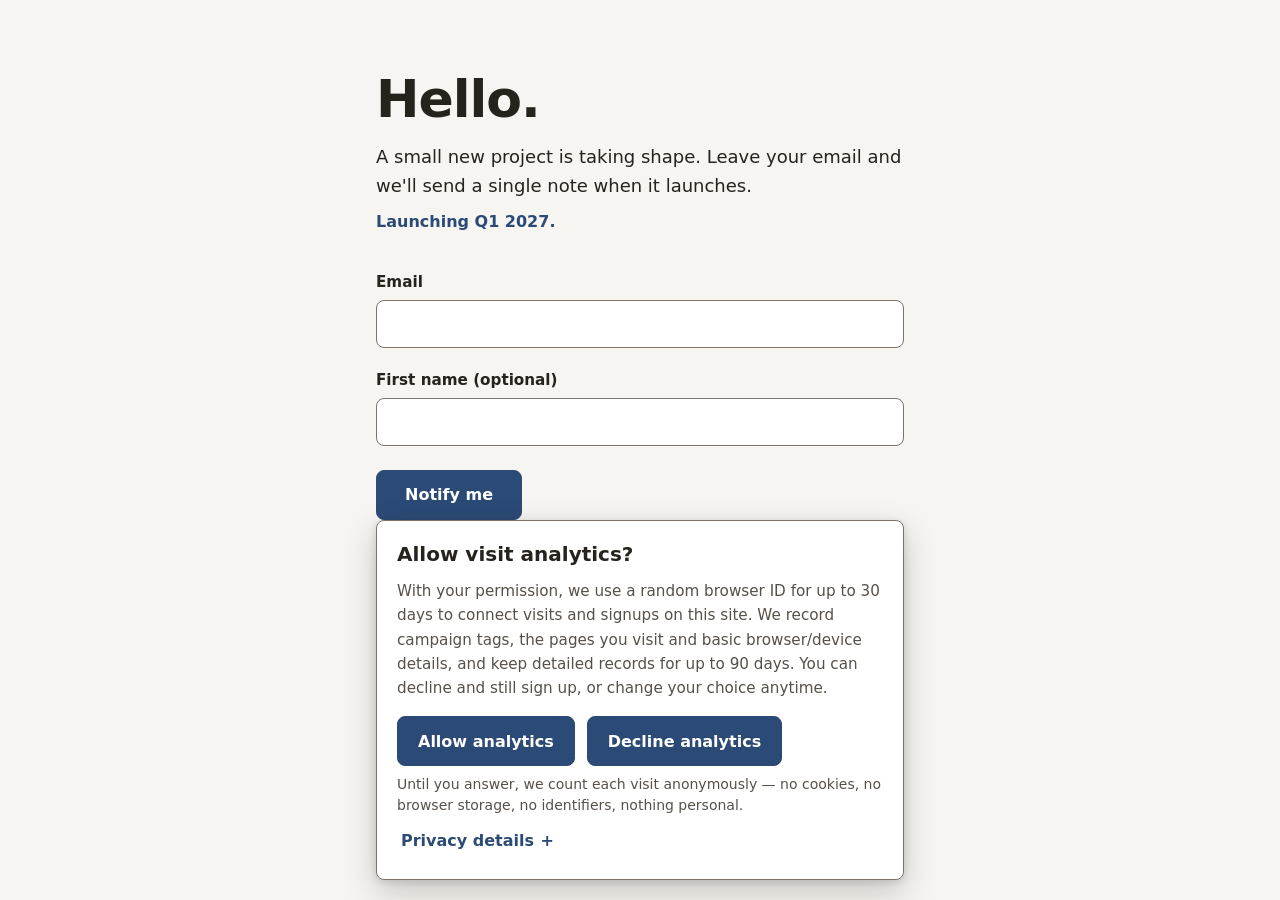
==== commit 35de896c: "Deploy landing-beacon rev r2 (session ads-funnel-fix__20261010-014500, 2026-10-10T03:26:22Z)" ====
--- a/index.html
+++ b/index.html
@@ -7,6 +7,21 @@
 <meta name="referrer" content="strict-origin-when-cross-origin">
 <title>Hello — get notified at launch</title>
 <meta name="description" content="A small new project is taking shape. Leave your email and we'll send a single note when it launches.">
+<link rel="icon" href="favicon.ico" sizes="16x16 32x32 48x48">
+<link rel="icon" type="image/svg+xml" href="favicon.svg">
+<link rel="apple-touch-icon" href="apple-touch-icon.png">
+<meta property="og:type" content="website">
+<meta property="og:site_name" content="Shadow Launch Staging">
+<meta property="og:title" content="Hello — get notified at launch">
+<meta property="og:description" content="A small new project is taking shape. Leave your email and we'll send a single note when it launches.">
+<meta property="og:url" content="https://shadowlaunchstaging.com/">
+<meta property="og:image" content="https://shadowlaunchstaging.com/og-image.png">
+<meta property="og:image:width" content="512">
+<meta property="og:image:height" content="512">
+<meta property="og:image:type" content="image/png">
+<meta property="og:image:alt" content="ShadowLaunchStaging logo">
+<meta name="twitter:card" content="summary">
+<meta name="twitter:image" content="https://shadowlaunchstaging.com/og-image.png">
 <link rel="stylesheet" href="styles.css">
 </head>
 <body>
@@ -62,6 +77,7 @@
       <button type="button" class="consent-btn" data-consent-allow>Allow analytics</button>
       <button type="button" class="consent-btn" data-consent-decline>Decline analytics</button>
     </div>
+    <p class="consent-banner__note" data-consent-note>Until you answer, we count each visit anonymously — no cookies, no browser storage, no identifiers, nothing personal.</p>
 
     <!-- Manager mode only (reopened via footer "Privacy choices" after a
          choice exists); hidden in the initial decision state. -->
@@ -81,6 +97,9 @@
         <button type="button" class="consent-details__close" data-consent-details-close>Close</button>
         <p class="consent-details__heading">Who is responsible</p>
         <p>This site is run by Canvas Tech Solutions, which is responsible for the data described here.</p>
+
+        <p class="consent-details__heading">The anonymous visit count</p>
+        <p>Before you answer, each page view is counted as one anonymous row: the page path, any traffic-source (utm) tags, the referring site when present, device type (mobile, desktop or tablet) and the time — nothing else is kept, on your device or ours.</p>
 
         <p class="consent-details__heading">What we collect if you allow analytics</p>
         <ul>
--- a/styles.css
+++ b/styles.css
@@ -219,6 +219,20 @@
   flex-wrap: wrap;
   gap: 0.75rem;
   margin: 0 0 0.5rem;
+}
+
+/* Pre-choice count disclosure (ads-funnel-fix__20261010-014500): small muted
+   line under the Allow/Decline row — the anonymous landing-count notice,
+   visible only in the decision state (tracking.js hides it in manager mode,
+   where the visitor has already answered and the sentence's "until you
+   answer" frame no longer applies). Reuses the banner body's muted token
+   (zero new colors) one size below the body text. */
+.consent-banner__note {
+  margin: 0;
+  font-size: 0.875rem;
+  line-height: 1.45;
+  color: var(--muted);
+  overflow-wrap: break-word;
 }
 
 /* Decision buttons: identical for both — equal prominence by construction
